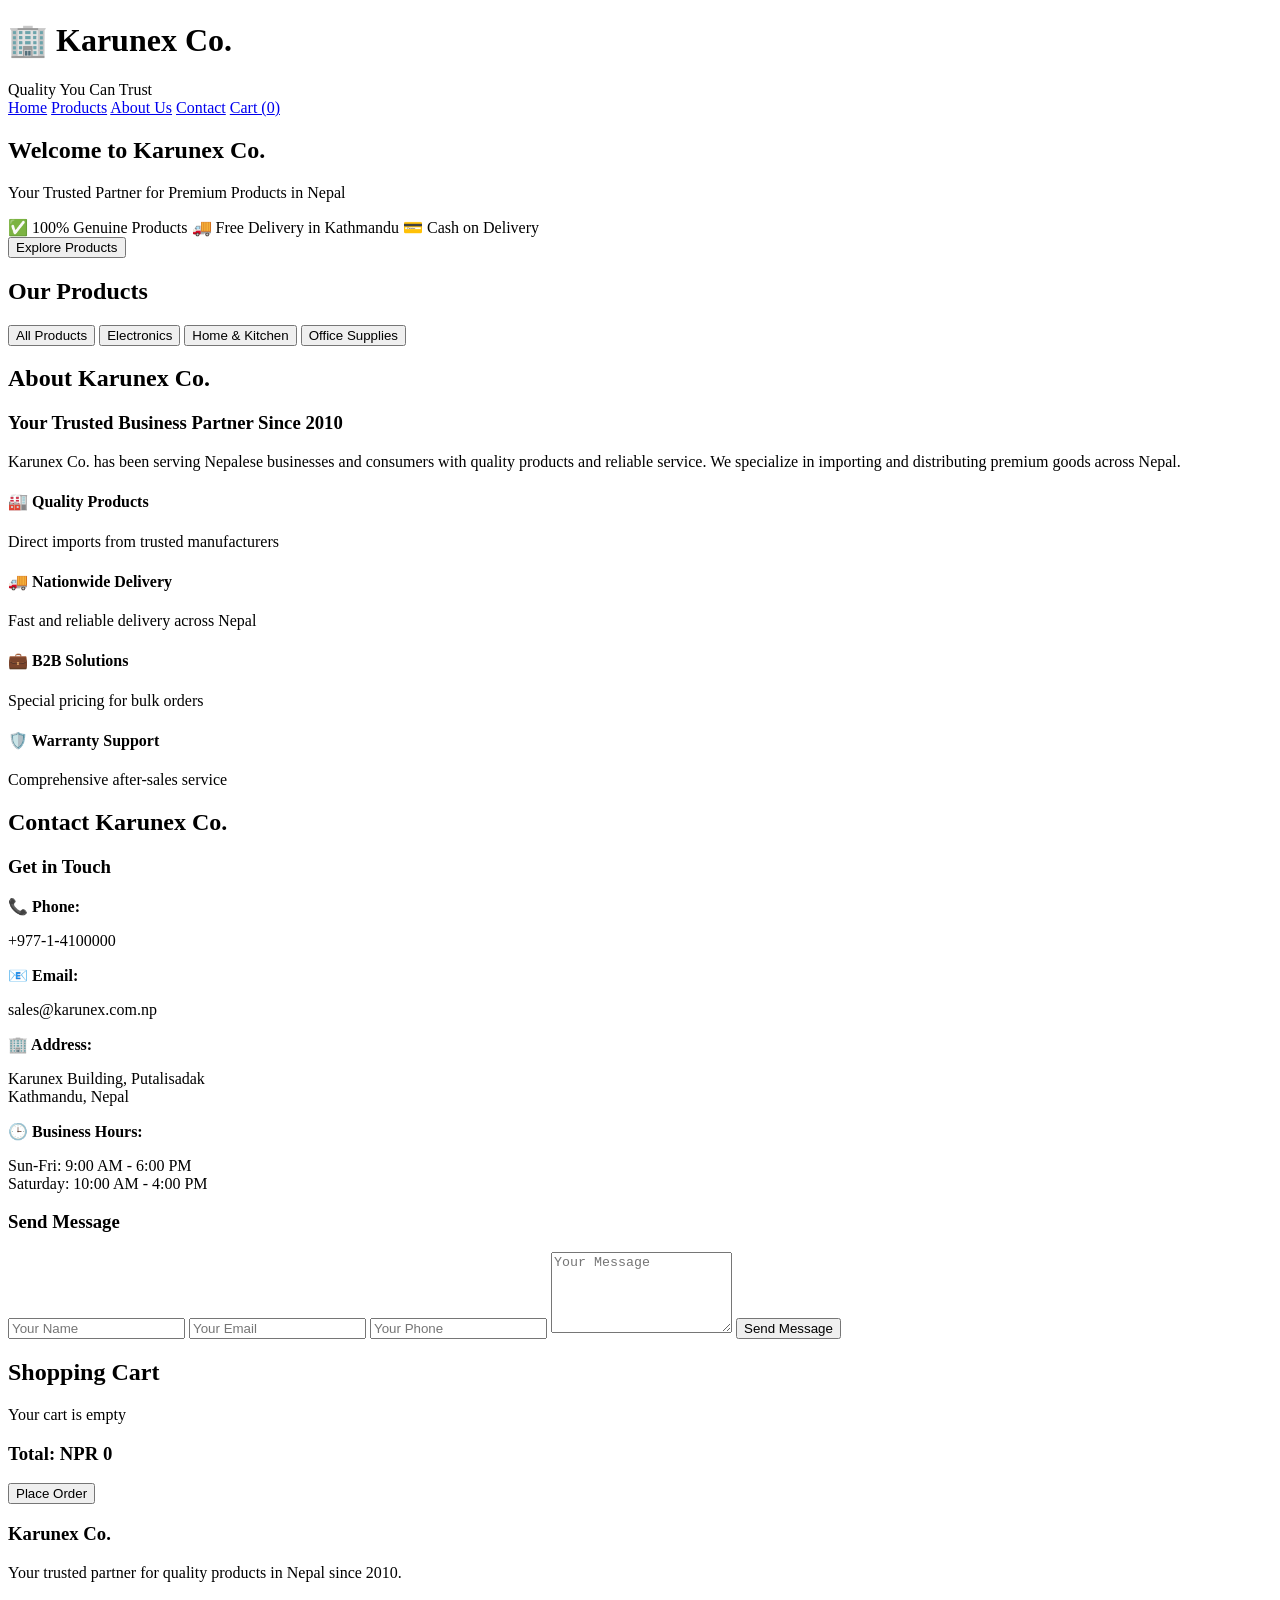
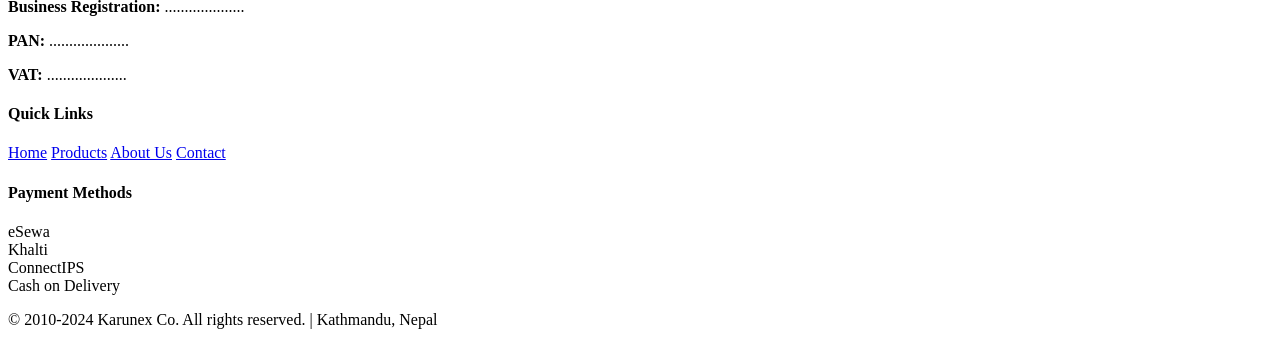
==== index.html @ a84e1a27 "Rename ndex.html to index.html" ====
<!DOCTYPE html>
<html lang="en">
<head>
    <meta charset="UTF-8">
    <meta name="viewport" content="width=device-width, initial-scale=1.0">
    <title>Karunex Co. - Premium Products in Nepal</title>
    <link rel="stylesheet" href="style.css">
    <link rel="icon" type="image/x-icon" href="favicon.ico">
</head>
<body>
    <!-- Header -->
    <header class="header">
        <div class="container">
            <div class="logo">
                <h1>🏢 Karunex Co.</h1>
                <span class="tagline">Quality You Can Trust</span>
            </div>
            <nav class="nav">
                <a href="#home">Home</a>
                <a href="#products">Products</a>
                <a href="#about">About Us</a>
                <a href="#contact">Contact</a>
                <a href="#cart">Cart (<span id="cartCount">0</span>)</a>
            </nav>
        </div>
    </header>

    <!-- Hero Section -->
    <section id="home" class="hero">
        <div class="container">
            <div class="hero-content">
                <h2>Welcome to Karunex Co.</h2>
                <p>Your Trusted Partner for Premium Products in Nepal</p>
                <div class="hero-features">
                    <span>✅ 100% Genuine Products</span>
                    <span>🚚 Free Delivery in Kathmandu</span>
                    <span>💳 Cash on Delivery</span>
                </div>
                <button class="cta-button" onclick="scrollToProducts()">Explore Products</button>
            </div>
        </div>
    </section>

    <!-- Products Section -->
    <section id="products" class="products">
        <div class="container">
            <h2>Our Products</h2>
            <div class="category-filter">
                <button class="filter-btn active" onclick="filterProducts('all')">All Products</button>
                <button class="filter-btn" onclick="filterProducts('electronics')">Electronics</button>
                <button class="filter-btn" onclick="filterProducts('home')">Home & Kitchen</button>
                <button class="filter-btn" onclick="filterProducts('office')">Office Supplies</button>
            </div>
            <div class="products-grid" id="productsGrid">
                <!-- Products loaded by JavaScript -->
            </div>
        </div>
    </section>

    <!-- About Section -->
    <section id="about" class="about">
        <div class="container">
            <h2>About Karunex Co.</h2>
            <div class="about-content">
                <div class="about-text">
                    <h3>Your Trusted Business Partner Since 2010</h3>
                    <p>Karunex Co. has been serving Nepalese businesses and consumers with quality products and reliable service. We specialize in importing and distributing premium goods across Nepal.</p>
                    
                    <div class="features-grid">
                        <div class="feature">
                            <h4>🏭 Quality Products</h4>
                            <p>Direct imports from trusted manufacturers</p>
                        </div>
                        <div class="feature">
                            <h4>🚚 Nationwide Delivery</h4>
                            <p>Fast and reliable delivery across Nepal</p>
                        </div>
                        <div class="feature">
                            <h4>💼 B2B Solutions</h4>
                            <p>Special pricing for bulk orders</p>
                        </div>
                        <div class="feature">
                            <h4>🛡️ Warranty Support</h4>
                            <p>Comprehensive after-sales service</p>
                        </div>
                    </div>
                </div>
            </div>
        </div>
    </section>

    <!-- Contact Section -->
    <section id="contact" class="contact">
        <div class="container">
            <h2>Contact Karunex Co.</h2>
            <div class="contact-content">
                <div class="contact-info">
                    <h3>Get in Touch</h3>
                    <div class="contact-item">
                        <strong>📞 Phone:</strong>
                        <p>+977-1-4100000</p>
                    </div>
                    <div class="contact-item">
                        <strong>📧 Email:</strong>
                        <p>sales@karunex.com.np</p>
                    </div>
                    <div class="contact-item">
                        <strong>🏢 Address:</strong>
                        <p>Karunex Building, Putalisadak<br>Kathmandu, Nepal</p>
                    </div>
                    <div class="contact-item">
                        <strong>🕒 Business Hours:</strong>
                        <p>Sun-Fri: 9:00 AM - 6:00 PM<br>Saturday: 10:00 AM - 4:00 PM</p>
                    </div>
                </div>
                <div class="contact-form">
                    <h3>Send Message</h3>
                    <form id="contactForm">
                        <input type="text" placeholder="Your Name" required>
                        <input type="email" placeholder="Your Email" required>
                        <input type="tel" placeholder="Your Phone">
                        <textarea placeholder="Your Message" rows="5" required></textarea>
                        <button type="submit">Send Message</button>
                    </form>
                </div>
            </div>
        </div>
    </section>

    <!-- Cart Section -->
    <section id="cart" class="cart">
        <div class="container">
            <h2>Shopping Cart</h2>
            <div id="cartItems" class="cart-items">
                <p class="empty-cart">Your cart is empty</p>
            </div>
            <div class="cart-total">
                <h3>Total: NPR <span id="totalAmount">0</span></h3>
                <button class="checkout-btn" onclick="checkout()">Place Order</button>
            </div>
        </div>
    </section>

    <!-- Footer -->
    <footer class="footer">
        <div class="container">
            <div class="footer-content">
                <div class="footer-section">
                    <h3>Karunex Co.</h3>
                    <p>Your trusted partner for quality products in Nepal since 2010.</p>
                    <div class="legal-info">
                        <p><strong>Business Registration:</strong> ....................</p>
                        <p><strong>PAN:</strong> ....................</p>
                        <p><strong>VAT:</strong> ....................</p>
                    </div>
                </div>
                <div class="footer-section">
                    <h4>Quick Links</h4>
                    <a href="#home">Home</a>
                    <a href="#products">Products</a>
                    <a href="#about">About Us</a>
                    <a href="#contact">Contact</a>
                </div>
                <div class="footer-section">
                    <h4>Payment Methods</h4>
                    <div class="payment-methods">
                        <div class="payment-method">eSewa</div>
                        <div class="payment-method">Khalti</div>
                        <div class="payment-method">ConnectIPS</div>
                        <div class="payment-method">Cash on Delivery</div>
                    </div>
                </div>
            </div>
            <div class="footer-bottom">
                <p>&copy; 2010-2024 Karunex Co. All rights reserved. | Kathmandu, Nepal</p>
            </div>
        </div>
    </footer>

    <script src="script.js"></script>
</body>
</html>
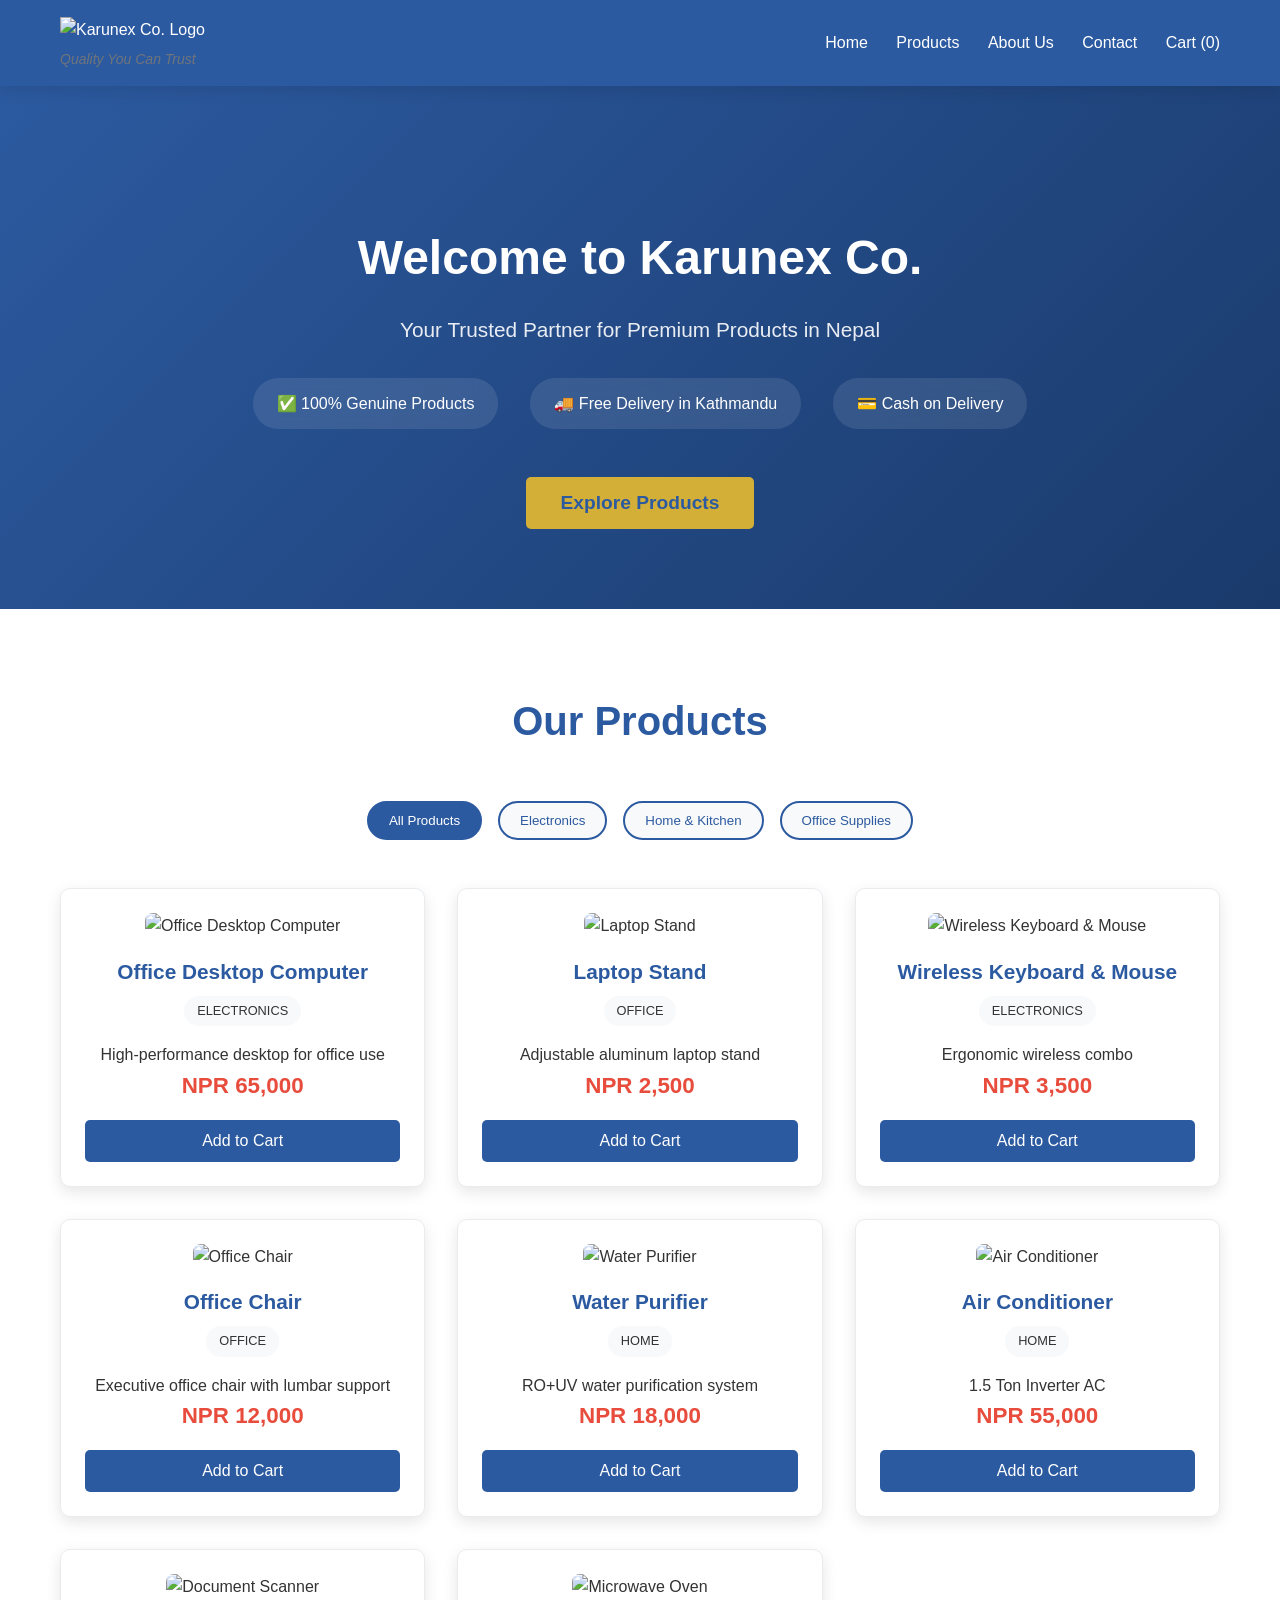
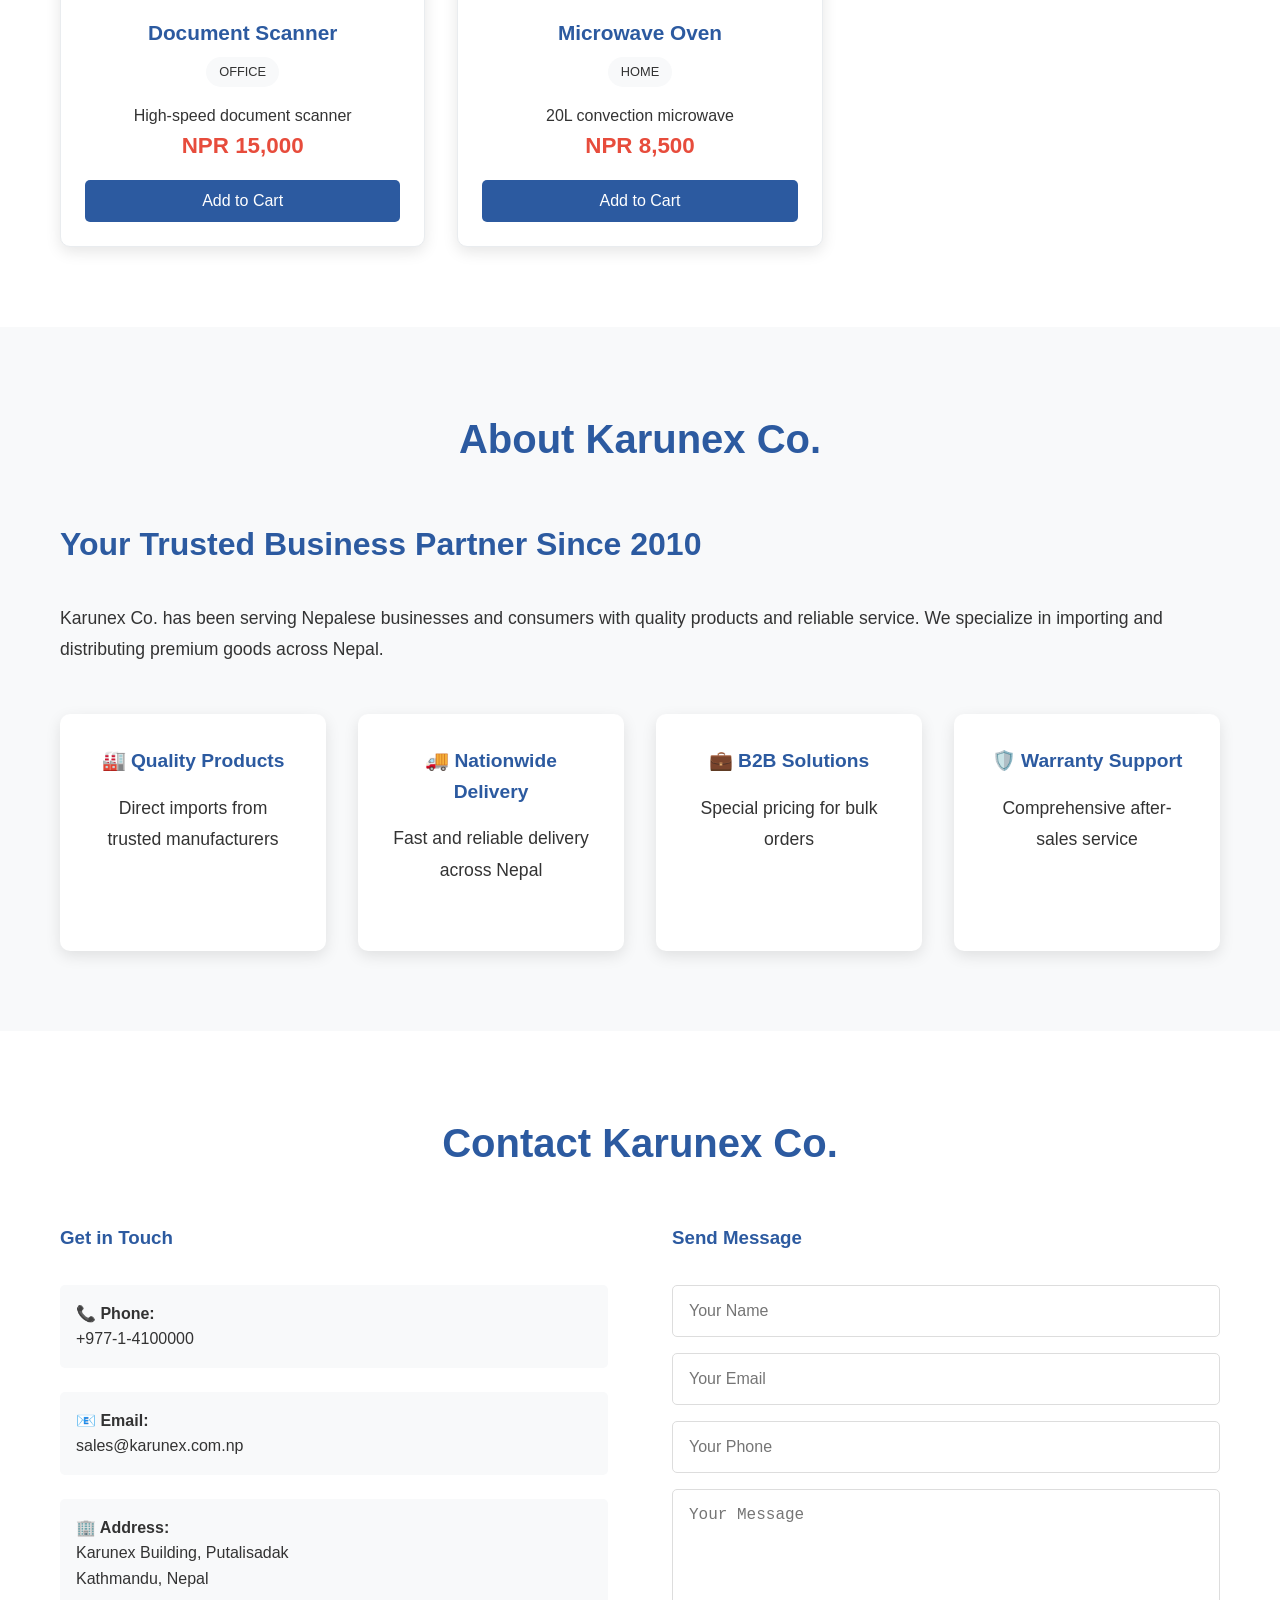
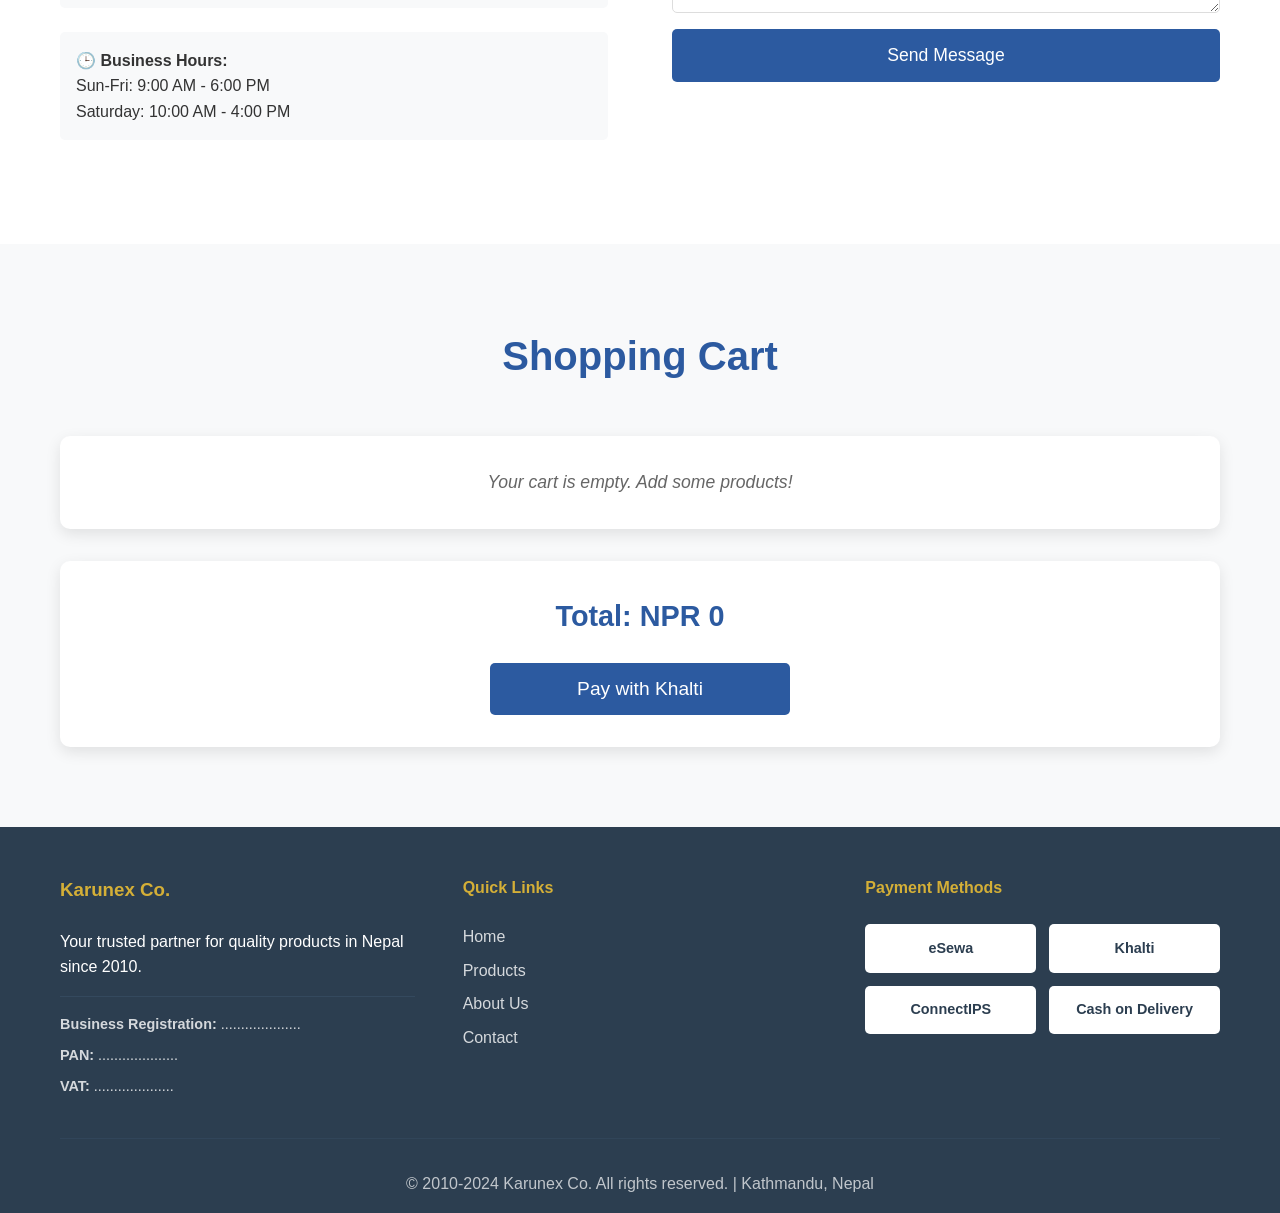
==== commit ade8256b: "Integrate Khalti payment and update logo display Added Khalti payment integration and logo styling." ====
--- a/index.html
+++ b/index.html
@@ -12,7 +12,7 @@
     <header class="header">
         <div class="container">
             <div class="logo">
-                <h1>🏢 Karunex Co.</h1>
+                <img src="logo.png" alt="Karunex Co. Logo" class="logo-img">
                 <span class="tagline">Quality You Can Trust</span>
             </div>
             <nav class="nav">
@@ -136,7 +136,7 @@
             </div>
             <div class="cart-total">
                 <h3>Total: NPR <span id="totalAmount">0</span></h3>
-                <button class="checkout-btn" onclick="checkout()">Place Order</button>
+                <button id="payment-button" class="checkout-btn">Pay with Khalti</button>
             </div>
         </div>
     </section>
@@ -177,6 +177,56 @@
         </div>
     </footer>
 
+    <!-- JS Files -->
     <script src="script.js"></script>
+
+    <!-- Khalti Payment Integration -->
+    <script src="https://khalti.com/static/khalti-checkout.js"></script>
+    <script>
+        var config = {
+            "publicKey": "test_public_key_dc74efdf8c1d47beb6e...", // replace with your actual public key
+            "productIdentity": "KarunexOrder01",
+            "productName": "Karunex Order",
+            "productUrl": "https://yourwebsite.com",
+            "eventHandler": {
+                onSuccess(payload) {
+                    alert("✅ Payment successful! Thank you for shopping with Karunex Co.");
+                    console.log(payload);
+                },
+                onError(error) {
+                    console.log(error);
+                    alert("❌ Payment failed. Please try again.");
+                },
+                onClose() {
+                    console.log('Khalti checkout widget is closing.');
+                }
+            }
+        };
+        var checkout = new KhaltiCheckout(config);
+        var btn = document.getElementById("payment-button");
+        btn.onclick = function () {
+            var totalAmount = parseInt(document.getElementById("totalAmount").innerText);
+            if (totalAmount > 0) {
+                checkout.show({ amount: totalAmount * 100 }); // Khalti expects paisa
+            } else {
+                alert("Your cart is empty.");
+            }
+        }
+    </script>
+
+    <!-- Logo Styling -->
+    <style>
+        .logo-img {
+            height: 60px;
+            width: auto;
+            vertical-align: middle;
+        }
+        .logo .tagline {
+            display: block;
+            font-size: 14px;
+            color: #777;
+            margin-top: 5px;
+        }
+    </style>
 </body>
 </html>
--- a/style.css
+++ b/style.css
@@ -0,0 +1,526 @@
+/* Karunex Co. Custom Styles */
+:root {
+    --primary-color: #2c5aa0;
+    --secondary-color: #d4af37;
+    --accent-color: #e74c3c;
+    --text-color: #333;
+    --light-bg: #f8f9fa;
+    --white: #ffffff;
+    --shadow: 0 5px 15px rgba(0,0,0,0.1);
+}
+
+* {
+    margin: 0;
+    padding: 0;
+    box-sizing: border-box;
+}
+
+body {
+    font-family: 'Segoe UI', Tahoma, Geneva, Verdana, sans-serif;
+    line-height: 1.6;
+    color: var(--text-color);
+    background-color: var(--light-bg);
+}
+
+.container {
+    max-width: 1200px;
+    margin: 0 auto;
+    padding: 0 20px;
+}
+
+/* Header */
+.header {
+    background: var(--primary-color);
+    color: var(--white);
+    padding: 1rem 0;
+    position: fixed;
+    width: 100%;
+    top: 0;
+    z-index: 1000;
+    box-shadow: var(--shadow);
+}
+
+.header .container {
+    display: flex;
+    justify-content: space-between;
+    align-items: center;
+}
+
+.logo h1 {
+    font-size: 1.8rem;
+    margin-bottom: 0.2rem;
+}
+
+.tagline {
+    font-size: 0.9rem;
+    opacity: 0.9;
+    font-style: italic;
+}
+
+.nav a {
+    color: var(--white);
+    text-decoration: none;
+    margin-left: 1.5rem;
+    font-weight: 500;
+    transition: color 0.3s ease;
+}
+
+.nav a:hover {
+    color: var(--secondary-color);
+}
+
+/* Hero Section */
+.hero {
+    background: linear-gradient(135deg, var(--primary-color), #1a3a6b);
+    color: var(--white);
+    padding: 140px 0 80px;
+    text-align: center;
+    margin-top: 80px;
+}
+
+.hero-content h2 {
+    font-size: 3rem;
+    margin-bottom: 1rem;
+}
+
+.hero-content p {
+    font-size: 1.3rem;
+    margin-bottom: 2rem;
+    opacity: 0.9;
+}
+
+.hero-features {
+    display: flex;
+    justify-content: center;
+    gap: 2rem;
+    margin-bottom: 3rem;
+    flex-wrap: wrap;
+}
+
+.hero-features span {
+    background: rgba(255,255,255,0.1);
+    padding: 0.8rem 1.5rem;
+    border-radius: 25px;
+    backdrop-filter: blur(10px);
+}
+
+.cta-button {
+    background: var(--secondary-color);
+    color: var(--primary-color);
+    border: none;
+    padding: 15px 35px;
+    font-size: 1.2rem;
+    border-radius: 5px;
+    cursor: pointer;
+    font-weight: bold;
+    transition: all 0.3s ease;
+}
+
+.cta-button:hover {
+    transform: translateY(-3px);
+    box-shadow: 0 10px 25px rgba(0,0,0,0.2);
+}
+
+/* Products Section */
+.products {
+    padding: 80px 0;
+    background: var(--white);
+}
+
+.products h2 {
+    text-align: center;
+    font-size: 2.5rem;
+    margin-bottom: 3rem;
+    color: var(--primary-color);
+}
+
+.category-filter {
+    display: flex;
+    justify-content: center;
+    gap: 1rem;
+    margin-bottom: 3rem;
+    flex-wrap: wrap;
+}
+
+.filter-btn {
+    background: var(--light-bg);
+    border: 2px solid var(--primary-color);
+    color: var(--primary-color);
+    padding: 10px 20px;
+    border-radius: 25px;
+    cursor: pointer;
+    transition: all 0.3s ease;
+}
+
+.filter-btn.active,
+.filter-btn:hover {
+    background: var(--primary-color);
+    color: var(--white);
+}
+
+.products-grid {
+    display: grid;
+    grid-template-columns: repeat(auto-fit, minmax(280px, 1fr));
+    gap: 2rem;
+}
+
+.product-card {
+    background: var(--white);
+    border-radius: 10px;
+    padding: 1.5rem;
+    text-align: center;
+    box-shadow: var(--shadow);
+    transition: all 0.3s ease;
+    border: 1px solid #e9ecef;
+}
+
+.product-card:hover {
+    transform: translateY(-10px);
+    box-shadow: 0 15px 30px rgba(0,0,0,0.15);
+}
+
+.product-image {
+    width: 100%;
+    height: 200px;
+    object-fit: cover;
+    border-radius: 8px;
+    margin-bottom: 1rem;
+}
+
+.product-name {
+    font-size: 1.3rem;
+    margin-bottom: 0.5rem;
+    color: var(--primary-color);
+    font-weight: 600;
+}
+
+.product-category {
+    background: var(--light-bg);
+    color: var(--text-color);
+    padding: 0.3rem 0.8rem;
+    border-radius: 15px;
+    font-size: 0.8rem;
+    display: inline-block;
+    margin-bottom: 1rem;
+}
+
+.product-price {
+    font-size: 1.4rem;
+    font-weight: bold;
+    color: var(--accent-color);
+    margin-bottom: 1rem;
+}
+
+.add-to-cart {
+    background: var(--primary-color);
+    color: var(--white);
+    border: none;
+    padding: 12px 25px;
+    border-radius: 5px;
+    cursor: pointer;
+    width: 100%;
+    font-size: 1rem;
+    transition: background 0.3s ease;
+}
+
+.add-to-cart:hover {
+    background: #1a3a6b;
+}
+
+/* About Section */
+.about {
+    padding: 80px 0;
+    background: var(--light-bg);
+}
+
+.about h2 {
+    text-align: center;
+    font-size: 2.5rem;
+    margin-bottom: 3rem;
+    color: var(--primary-color);
+}
+
+.about-text h3 {
+    font-size: 2rem;
+    margin-bottom: 2rem;
+    color: var(--primary-color);
+}
+
+.about-text p {
+    font-size: 1.1rem;
+    margin-bottom: 2rem;
+    line-height: 1.8;
+}
+
+.features-grid {
+    display: grid;
+    grid-template-columns: repeat(auto-fit, minmax(250px, 1fr));
+    gap: 2rem;
+    margin-top: 3rem;
+}
+
+.feature {
+    background: var(--white);
+    padding: 2rem;
+    border-radius: 10px;
+    text-align: center;
+    box-shadow: var(--shadow);
+}
+
+.feature h4 {
+    color: var(--primary-color);
+    margin-bottom: 1rem;
+    font-size: 1.2rem;
+}
+
+/* Contact Section */
+.contact {
+    padding: 80px 0;
+    background: var(--white);
+}
+
+.contact h2 {
+    text-align: center;
+    font-size: 2.5rem;
+    margin-bottom: 3rem;
+    color: var(--primary-color);
+}
+
+.contact-content {
+    display: grid;
+    grid-template-columns: 1fr 1fr;
+    gap: 4rem;
+}
+
+.contact-info h3,
+.contact-form h3 {
+    margin-bottom: 2rem;
+    color: var(--primary-color);
+}
+
+.contact-item {
+    margin-bottom: 1.5rem;
+    padding: 1rem;
+    background: var(--light-bg);
+    border-radius: 5px;
+}
+
+.contact-form form {
+    display: flex;
+    flex-direction: column;
+    gap: 1rem;
+}
+
+.contact-form input,
+.contact-form textarea {
+    padding: 1rem;
+    border: 1px solid #ddd;
+    border-radius: 5px;
+    font-size: 1rem;
+}
+
+.contact-form button {
+    background: var(--primary-color);
+    color: var(--white);
+    border: none;
+    padding: 1rem 2rem;
+    border-radius: 5px;
+    cursor: pointer;
+    font-size: 1.1rem;
+}
+
+/* Cart Section */
+.cart {
+    padding: 80px 0;
+    background: var(--light-bg);
+}
+
+.cart h2 {
+    text-align: center;
+    font-size: 2.5rem;
+    margin-bottom: 3rem;
+    color: var(--primary-color);
+}
+
+.cart-items {
+    background: var(--white);
+    border-radius: 10px;
+    padding: 2rem;
+    box-shadow: var(--shadow);
+    margin-bottom: 2rem;
+}
+
+.empty-cart {
+    text-align: center;
+    color: #666;
+    font-style: italic;
+    font-size: 1.1rem;
+}
+
+.cart-item {
+    display: flex;
+    justify-content: space-between;
+    align-items: center;
+    padding: 1.5rem 0;
+    border-bottom: 1px solid #eee;
+}
+
+.cart-item:last-child {
+    border-bottom: none;
+}
+
+.cart-item-info h4 {
+    margin-bottom: 0.5rem;
+    color: var(--primary-color);
+}
+
+.cart-item-price {
+    color: var(--accent-color);
+    font-weight: bold;
+}
+
+.remove-btn {
+    background: var(--accent-color);
+    color: var(--white);
+    border: none;
+    padding: 8px 15px;
+    border-radius: 3px;
+    cursor: pointer;
+}
+
+.cart-total {
+    text-align: center;
+    background: var(--white);
+    padding: 2rem;
+    border-radius: 10px;
+    box-shadow: var(--shadow);
+}
+
+.cart-total h3 {
+    font-size: 1.8rem;
+    margin-bottom: 1.5rem;
+    color: var(--primary-color);
+}
+
+.checkout-btn {
+    background: var(--primary-color);
+    color: var(--white);
+    border: none;
+    padding: 15px 40px;
+    font-size: 1.2rem;
+    border-radius: 5px;
+    cursor: pointer;
+    width: 100%;
+    max-width: 300px;
+    transition: background 0.3s ease;
+}
+
+.checkout-btn:hover {
+    background: #1a3a6b;
+}
+
+/* Footer */
+.footer {
+    background: #2c3e50;
+    color: var(--white);
+    padding: 3rem 0 1rem;
+}
+
+.footer-content {
+    display: grid;
+    grid-template-columns: repeat(auto-fit, minmax(250px, 1fr));
+    gap: 3rem;
+    margin-bottom: 2rem;
+}
+
+.footer-section h3,
+.footer-section h4 {
+    margin-bottom: 1.5rem;
+    color: var(--secondary-color);
+}
+
+.footer-section a {
+    color: var(--white);
+    text-decoration: none;
+    display: block;
+    margin-bottom: 0.5rem;
+    opacity: 0.8;
+    transition: opacity 0.3s ease;
+}
+
+.footer-section a:hover {
+    opacity: 1;
+}
+
+.legal-info {
+    margin-top: 1rem;
+    padding-top: 1rem;
+    border-top: 1px solid #34495e;
+}
+
+.legal-info p {
+    font-size: 0.9rem;
+    margin-bottom: 0.5rem;
+    opacity: 0.8;
+}
+
+.payment-methods {
+    display: grid;
+    grid-template-columns: 1fr 1fr;
+    gap: 0.8rem;
+}
+
+.payment-method {
+    background: var(--white);
+    color: #2c3e50;
+    padding: 0.8rem;
+    text-align: center;
+    border-radius: 5px;
+    font-weight: bold;
+    font-size: 0.9rem;
+}
+
+.footer-bottom {
+    text-align: center;
+    padding-top: 2rem;
+    border-top: 1px solid #34495e;
+    opacity: 0.7;
+}
+
+/* Responsive Design */
+@media (max-width: 768px) {
+    .header .container {
+        flex-direction: column;
+        text-align: center;
+    }
+    
+    .nav {
+        margin-top: 1rem;
+    }
+    
+    .nav a {
+        margin: 0 0.8rem;
+    }
+    
+    .hero-content h2 {
+        font-size: 2.2rem;
+    }
+    
+    .hero-features {
+        flex-direction: column;
+        gap: 1rem;
+    }
+    
+    .contact-content {
+        grid-template-columns: 1fr;
+    }
+    
+    .products-grid {
+        grid-template-columns: 1fr;
+    }
+    
+    .category-filter {
+        flex-direction: column;
+        align-items: center;
+    }
+}
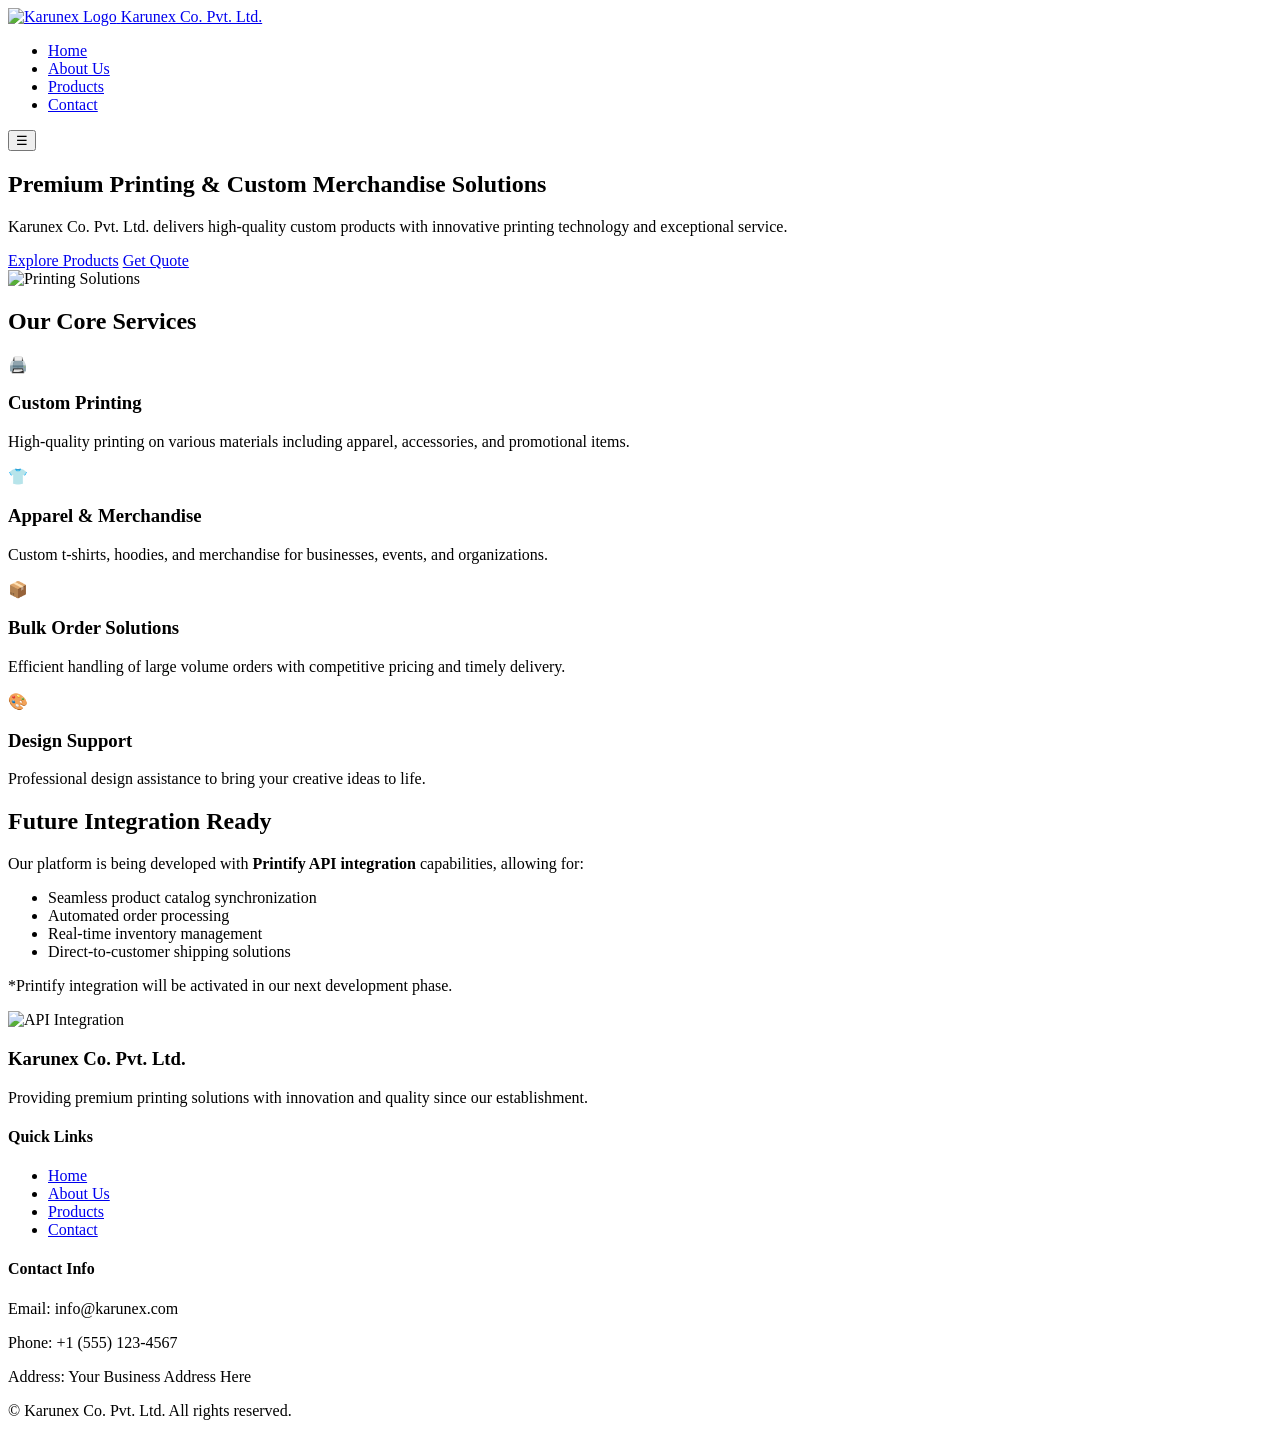
==== commit a00e5588: "Add initial HTML structure for Karunex website This file contains the complete HTML structure for th" ====
--- a/index.html
+++ b/index.html
@@ -3,140 +3,93 @@
 <head>
     <meta charset="UTF-8">
     <meta name="viewport" content="width=device-width, initial-scale=1.0">
-    <title>Karunex Co. - Premium Products in Nepal</title>
-    <link rel="stylesheet" href="style.css">
-    <link rel="icon" type="image/x-icon" href="favicon.ico">
+    <title>Karunex Co. Pvt. Ltd. | Premium Printing Solutions</title>
+    <link rel="stylesheet" href="css/style.css">
+    <link rel="stylesheet" href="css/responsive.css">
+    <link rel="icon" type="image/x-icon" href="images/favicon.ico">
 </head>
 <body>
-    <!-- Header -->
-    <header class="header">
+    <!-- Navigation -->
+    <nav class="navbar">
         <div class="container">
-            <div class="logo">
-                <img src="logo.png" alt="Karunex Co. Logo" class="logo-img">
-                <span class="tagline">Quality You Can Trust</span>
-            </div>
-            <nav class="nav">
-                <a href="#home">Home</a>
-                <a href="#products">Products</a>
-                <a href="#about">About Us</a>
-                <a href="#contact">Contact</a>
-                <a href="#cart">Cart (<span id="cartCount">0</span>)</a>
-            </nav>
+            <a href="index.html" class="logo">
+                <img src="images/karunex-logo.png" alt="Karunex Logo" height="40">
+                <span class="logo-text">Karunex Co. Pvt. Ltd.</span>
+            </a>
+            <ul class="nav-menu">
+                <li><a href="index.html" class="active">Home</a></li>
+                <li><a href="about.html">About Us</a></li>
+                <li><a href="products.html">Products</a></li>
+                <li><a href="contact.html">Contact</a></li>
+            </ul>
+            <button class="menu-toggle" id="mobile-menu">☰</button>
         </div>
-    </header>
+    </nav>
 
     <!-- Hero Section -->
-    <section id="home" class="hero">
+    <section class="hero">
         <div class="container">
             <div class="hero-content">
-                <h2>Welcome to Karunex Co.</h2>
-                <p>Your Trusted Partner for Premium Products in Nepal</p>
-                <div class="hero-features">
-                    <span>✅ 100% Genuine Products</span>
-                    <span>🚚 Free Delivery in Kathmandu</span>
-                    <span>💳 Cash on Delivery</span>
+                <h1>Premium Printing & Custom Merchandise Solutions</h1>
+                <p class="subtitle">Karunex Co. Pvt. Ltd. delivers high-quality custom products with innovative printing technology and exceptional service.</p>
+                <div class="hero-buttons">
+                    <a href="products.html" class="btn btn-primary">Explore Products</a>
+                    <a href="contact.html" class="btn btn-secondary">Get Quote</a>
                 </div>
-                <button class="cta-button" onclick="scrollToProducts()">Explore Products</button>
+            </div>
+            <div class="hero-image">
+                <img src="images/hero-illustration.svg" alt="Printing Solutions">
             </div>
         </div>
     </section>
 
-    <!-- Products Section -->
-    <section id="products" class="products">
+    <!-- Services Overview -->
+    <section class="services">
         <div class="container">
-            <h2>Our Products</h2>
-            <div class="category-filter">
-                <button class="filter-btn active" onclick="filterProducts('all')">All Products</button>
-                <button class="filter-btn" onclick="filterProducts('electronics')">Electronics</button>
-                <button class="filter-btn" onclick="filterProducts('home')">Home & Kitchen</button>
-                <button class="filter-btn" onclick="filterProducts('office')">Office Supplies</button>
-            </div>
-            <div class="products-grid" id="productsGrid">
-                <!-- Products loaded by JavaScript -->
-            </div>
-        </div>
-    </section>
-
-    <!-- About Section -->
-    <section id="about" class="about">
-        <div class="container">
-            <h2>About Karunex Co.</h2>
-            <div class="about-content">
-                <div class="about-text">
-                    <h3>Your Trusted Business Partner Since 2010</h3>
-                    <p>Karunex Co. has been serving Nepalese businesses and consumers with quality products and reliable service. We specialize in importing and distributing premium goods across Nepal.</p>
-                    
-                    <div class="features-grid">
-                        <div class="feature">
-                            <h4>🏭 Quality Products</h4>
-                            <p>Direct imports from trusted manufacturers</p>
-                        </div>
-                        <div class="feature">
-                            <h4>🚚 Nationwide Delivery</h4>
-                            <p>Fast and reliable delivery across Nepal</p>
-                        </div>
-                        <div class="feature">
-                            <h4>💼 B2B Solutions</h4>
-                            <p>Special pricing for bulk orders</p>
-                        </div>
-                        <div class="feature">
-                            <h4>🛡️ Warranty Support</h4>
-                            <p>Comprehensive after-sales service</p>
-                        </div>
-                    </div>
+            <h2 class="section-title">Our Core Services</h2>
+            <div class="services-grid">
+                <div class="service-card">
+                    <div class="service-icon">🖨️</div>
+                    <h3>Custom Printing</h3>
+                    <p>High-quality printing on various materials including apparel, accessories, and promotional items.</p>
+                </div>
+                <div class="service-card">
+                    <div class="service-icon">👕</div>
+                    <h3>Apparel & Merchandise</h3>
+                    <p>Custom t-shirts, hoodies, and merchandise for businesses, events, and organizations.</p>
+                </div>
+                <div class="service-card">
+                    <div class="service-icon">📦</div>
+                    <h3>Bulk Order Solutions</h3>
+                    <p>Efficient handling of large volume orders with competitive pricing and timely delivery.</p>
+                </div>
+                <div class="service-card">
+                    <div class="service-icon">🎨</div>
+                    <h3>Design Support</h3>
+                    <p>Professional design assistance to bring your creative ideas to life.</p>
                 </div>
             </div>
         </div>
     </section>
 
-    <!-- Contact Section -->
-    <section id="contact" class="contact">
+    <!-- Printify Integration Readiness Section -->
+    <section class="printify-ready">
         <div class="container">
-            <h2>Contact Karunex Co.</h2>
-            <div class="contact-content">
-                <div class="contact-info">
-                    <h3>Get in Touch</h3>
-                    <div class="contact-item">
-                        <strong>📞 Phone:</strong>
-                        <p>+977-1-4100000</p>
-                    </div>
-                    <div class="contact-item">
-                        <strong>📧 Email:</strong>
-                        <p>sales@karunex.com.np</p>
-                    </div>
-                    <div class="contact-item">
-                        <strong>🏢 Address:</strong>
-                        <p>Karunex Building, Putalisadak<br>Kathmandu, Nepal</p>
-                    </div>
-                    <div class="contact-item">
-                        <strong>🕒 Business Hours:</strong>
-                        <p>Sun-Fri: 9:00 AM - 6:00 PM<br>Saturday: 10:00 AM - 4:00 PM</p>
-                    </div>
+            <h2 class="section-title">Future Integration Ready</h2>
+            <div class="integration-info">
+                <div class="integration-text">
+                    <p>Our platform is being developed with <strong>Printify API integration</strong> capabilities, allowing for:</p>
+                    <ul>
+                        <li>Seamless product catalog synchronization</li>
+                        <li>Automated order processing</li>
+                        <li>Real-time inventory management</li>
+                        <li>Direct-to-customer shipping solutions</li>
+                    </ul>
+                    <p class="note">*Printify integration will be activated in our next development phase.</p>
                 </div>
-                <div class="contact-form">
-                    <h3>Send Message</h3>
-                    <form id="contactForm">
-                        <input type="text" placeholder="Your Name" required>
-                        <input type="email" placeholder="Your Email" required>
-                        <input type="tel" placeholder="Your Phone">
-                        <textarea placeholder="Your Message" rows="5" required></textarea>
-                        <button type="submit">Send Message</button>
-                    </form>
+                <div class="integration-image">
+                    <img src="images/api-integration.svg" alt="API Integration">
                 </div>
-            </div>
-        </div>
-    </section>
-
-    <!-- Cart Section -->
-    <section id="cart" class="cart">
-        <div class="container">
-            <h2>Shopping Cart</h2>
-            <div id="cartItems" class="cart-items">
-                <p class="empty-cart">Your cart is empty</p>
-            </div>
-            <div class="cart-total">
-                <h3>Total: NPR <span id="totalAmount">0</span></h3>
-                <button id="payment-button" class="checkout-btn">Pay with Khalti</button>
             </div>
         </div>
     </section>
@@ -144,89 +97,33 @@
     <!-- Footer -->
     <footer class="footer">
         <div class="container">
-            <div class="footer-content">
-                <div class="footer-section">
-                    <h3>Karunex Co.</h3>
-                    <p>Your trusted partner for quality products in Nepal since 2010.</p>
-                    <div class="legal-info">
-                        <p><strong>Business Registration:</strong> ....................</p>
-                        <p><strong>PAN:</strong> ....................</p>
-                        <p><strong>VAT:</strong> ....................</p>
-                    </div>
+            <div class="footer-grid">
+                <div class="footer-col">
+                    <h3>Karunex Co. Pvt. Ltd.</h3>
+                    <p>Providing premium printing solutions with innovation and quality since our establishment.</p>
                 </div>
-                <div class="footer-section">
+                <div class="footer-col">
                     <h4>Quick Links</h4>
-                    <a href="#home">Home</a>
-                    <a href="#products">Products</a>
-                    <a href="#about">About Us</a>
-                    <a href="#contact">Contact</a>
+                    <ul>
+                        <li><a href="index.html">Home</a></li>
+                        <li><a href="about.html">About Us</a></li>
+                        <li><a href="products.html">Products</a></li>
+                        <li><a href="contact.html">Contact</a></li>
+                    </ul>
                 </div>
-                <div class="footer-section">
-                    <h4>Payment Methods</h4>
-                    <div class="payment-methods">
-                        <div class="payment-method">eSewa</div>
-                        <div class="payment-method">Khalti</div>
-                        <div class="payment-method">ConnectIPS</div>
-                        <div class="payment-method">Cash on Delivery</div>
-                    </div>
+                <div class="footer-col">
+                    <h4>Contact Info</h4>
+                    <p>Email: info@karunex.com</p>
+                    <p>Phone: +1 (555) 123-4567</p>
+                    <p>Address: Your Business Address Here</p>
                 </div>
             </div>
             <div class="footer-bottom">
-                <p>&copy; 2010-2024 Karunex Co. All rights reserved. | Kathmandu, Nepal</p>
+                <p>&copy; <span id="current-year"></span> Karunex Co. Pvt. Ltd. All rights reserved.</p>
             </div>
         </div>
     </footer>
 
-    <!-- JS Files -->
-    <script src="script.js"></script>
-
-    <!-- Khalti Payment Integration -->
-    <script src="https://khalti.com/static/khalti-checkout.js"></script>
-    <script>
-        var config = {
-            "publicKey": "test_public_key_dc74efdf8c1d47beb6e...", // replace with your actual public key
-            "productIdentity": "KarunexOrder01",
-            "productName": "Karunex Order",
-            "productUrl": "https://yourwebsite.com",
-            "eventHandler": {
-                onSuccess(payload) {
-                    alert("✅ Payment successful! Thank you for shopping with Karunex Co.");
-                    console.log(payload);
-                },
-                onError(error) {
-                    console.log(error);
-                    alert("❌ Payment failed. Please try again.");
-                },
-                onClose() {
-                    console.log('Khalti checkout widget is closing.');
-                }
-            }
-        };
-        var checkout = new KhaltiCheckout(config);
-        var btn = document.getElementById("payment-button");
-        btn.onclick = function () {
-            var totalAmount = parseInt(document.getElementById("totalAmount").innerText);
-            if (totalAmount > 0) {
-                checkout.show({ amount: totalAmount * 100 }); // Khalti expects paisa
-            } else {
-                alert("Your cart is empty.");
-            }
-        }
-    </script>
-
-    <!-- Logo Styling -->
-    <style>
-        .logo-img {
-            height: 60px;
-            width: auto;
-            vertical-align: middle;
-        }
-        .logo .tagline {
-            display: block;
-            font-size: 14px;
-            color: #777;
-            margin-top: 5px;
-        }
-    </style>
+    <script src="js/main.js"></script>
 </body>
 </html>
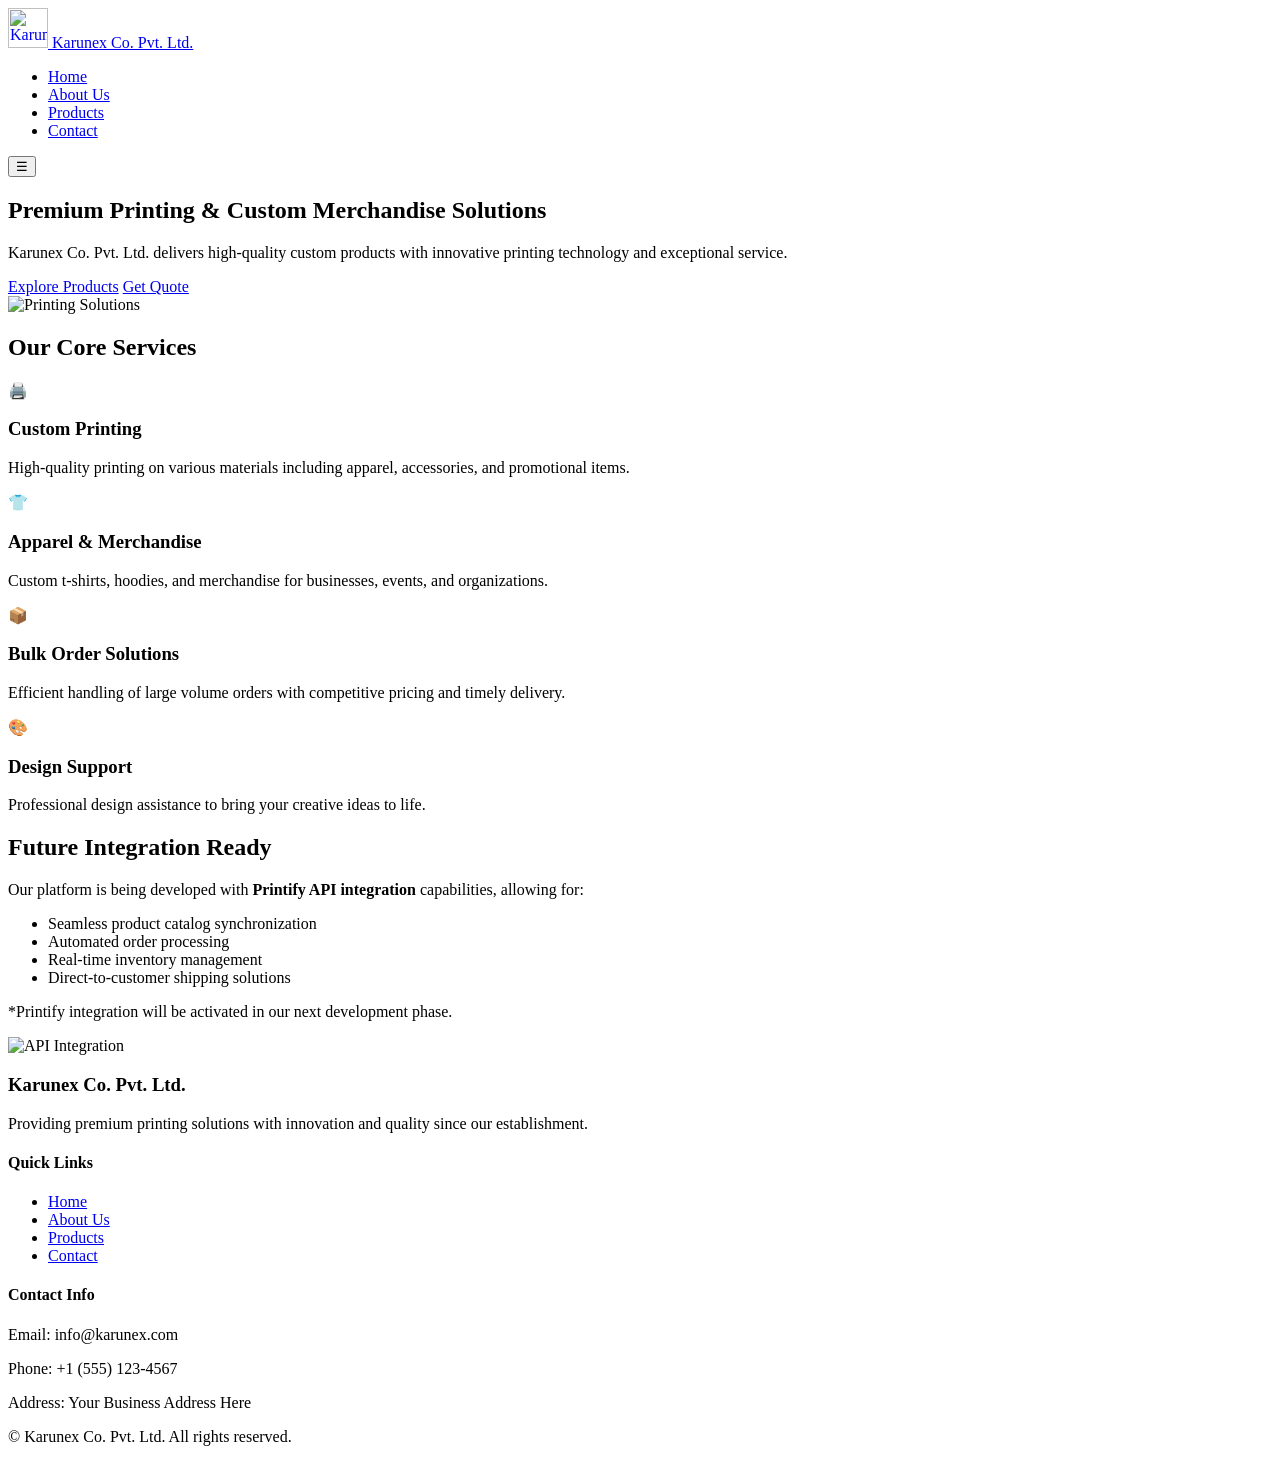
==== commit 337538f0: "Add CSS styles for .css-test class Added a CSS style for .css-test class." ====
--- a/index.html
+++ b/index.html
@@ -1,4 +1,10 @@
-<!DOCTYPE html>
+<!-- Add this after your CSS links -->
+<style>
+    .css-test {
+        color: red !important;
+        font-weight: bold;
+    }
+</style><!DOCTYPE html>
 <html lang="en">
 <head>
     <meta charset="UTF-8">
